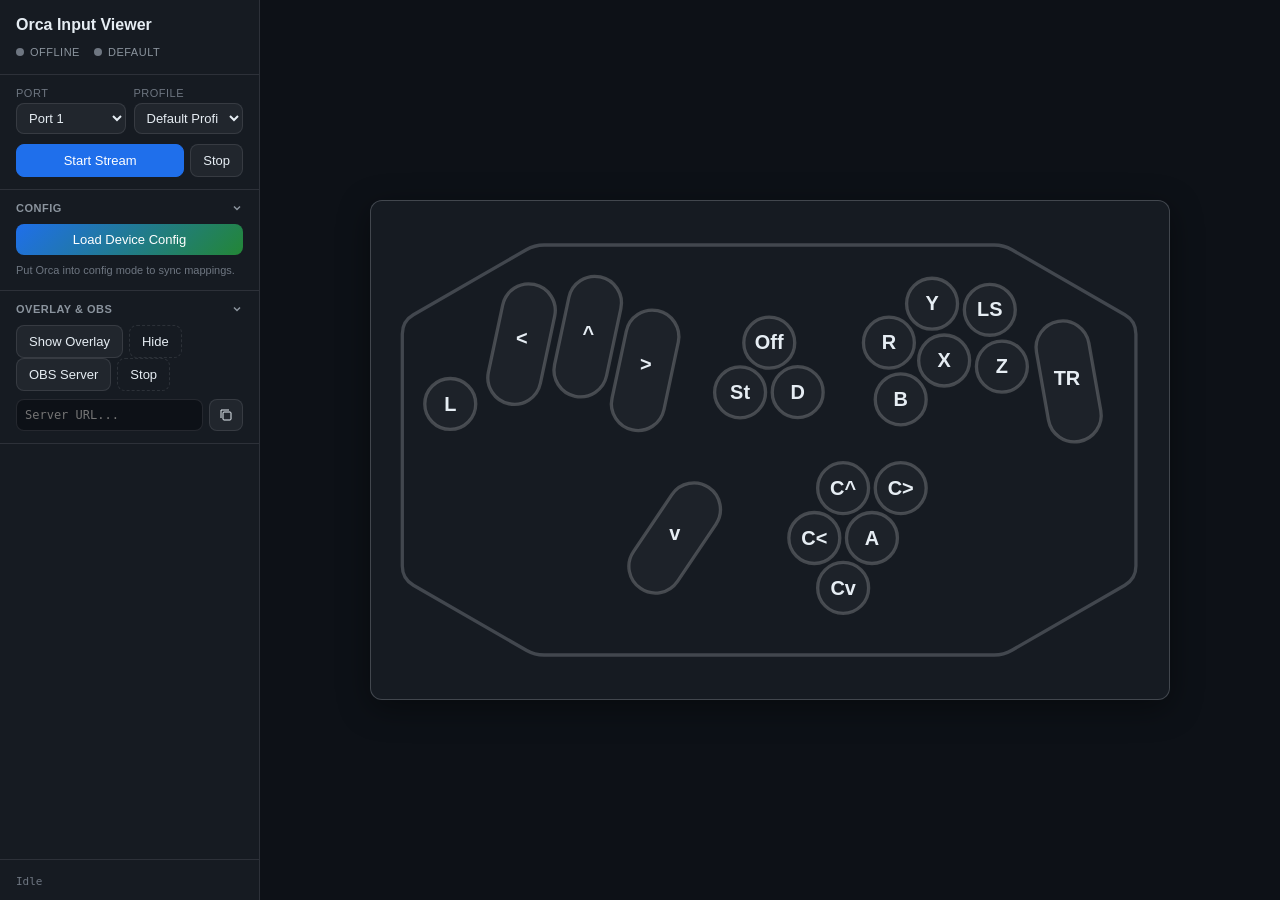
==== ui/index.html @ 87f9619d "Initial commit: Orca Input Viewer - Tauri v2 desktop app for GameCube adapter input visualization - " ====
<!doctype html>
<html lang="en">
  <head>
    <meta charset="utf-8" />
    <meta name="viewport" content="width=device-width, initial-scale=1" />
    <title>Orca Input Viewer</title>
    <link rel="stylesheet" href="styles.css" />
  </head>
  <body>
    <div class="app">
      <aside class="sidebar">
        <header class="sidebar-header">
          <h1>Orca Input Viewer</h1>
          <div class="status-badges">
            <span class="status-dot" id="adapterDot"></span>
            <span class="status-label" id="adapterStatus">Offline</span>
            <span class="status-dot config" id="configDot"></span>
            <span class="status-label" id="configStatus">Default</span>
          </div>
        </header>

        <section class="sidebar-section">
          <div class="section-row">
            <div class="inline-control">
              <label for="portSelect">Port</label>
              <select class="select-compact" id="portSelect"></select>
            </div>
            <div class="inline-control">
              <label for="profileSelect">Profile</label>
              <select class="select-compact" id="profileSelect"></select>
            </div>
          </div>
          <div class="button-row">
            <button class="btn primary" id="startStream">Start Stream</button>
            <button class="btn" id="stopStream">Stop</button>
          </div>
        </section>

        <section class="sidebar-section collapsible" data-section="config">
          <button class="section-toggle" type="button">
            <span>Config</span>
            <svg class="chevron" width="12" height="12" viewBox="0 0 12 12"><path d="M3 4.5L6 7.5L9 4.5" stroke="currentColor" stroke-width="1.5" fill="none"/></svg>
          </button>
          <div class="section-content">
            <button class="btn accent" id="loadConfig">Load Device Config</button>
            <p class="hint" id="loadHint">Put Orca into config mode to sync mappings.</p>
          </div>
        </section>

        <section class="sidebar-section collapsible" data-section="overlay">
          <button class="section-toggle" type="button">
            <span>Overlay & OBS</span>
            <svg class="chevron" width="12" height="12" viewBox="0 0 12 12"><path d="M3 4.5L6 7.5L9 4.5" stroke="currentColor" stroke-width="1.5" fill="none"/></svg>
          </button>
          <div class="section-content">
            <div class="button-row">
              <button class="btn" id="showOverlay">Show Overlay</button>
              <button class="btn ghost" id="hideOverlay">Hide</button>
            </div>
            <div class="obs-row">
              <button class="btn" id="startObs">OBS Server</button>
              <button class="btn ghost" id="stopObs">Stop</button>
            </div>
            <div class="url-row">
              <input class="url-input" id="obsUrl" type="text" readonly value="" placeholder="Server URL..." />
              <button class="btn icon" id="copyObs" title="Copy URL">
                <svg width="14" height="14" viewBox="0 0 14 14"><rect x="4" y="4" width="8" height="8" rx="1" stroke="currentColor" fill="none"/><path d="M2 10V2h8" stroke="currentColor" fill="none"/></svg>
              </button>
            </div>
          </div>
        </section>

        <footer class="sidebar-footer">
          <span class="frame-rate" id="frameRate">Idle</span>
        </footer>
      </aside>

      <main class="viewer">
        <div class="viewer-card">
          <svg id="orcaDiagram" class="viewer-svg" viewBox="-5 175 342 205" preserveAspectRatio="xMidYMid meet" aria-label="Orca input viewer"></svg>
        </div>
      </main>
    </div>

    <script type="module" src="main.js"></script>
  </body>
</html>
---- ui/styles.css ----
:root {
  --bg-base: #0d1117;
  --bg-surface: #161b22;
  --bg-elevated: #21262d;
  --border: rgba(240, 246, 252, 0.1);
  --border-strong: rgba(240, 246, 252, 0.2);
  --text: #e6edf3;
  --text-muted: #8b949e;
  --text-faint: #6e7681;
  --accent: #58a6ff;
  --accent-emphasis: #1f6feb;
  --success: #3fb950;
  --warning: #d29922;
  --danger: #f85149;
  --press-light: rgba(88, 166, 255, 0.4);
  --press-mid: rgba(88, 166, 255, 0.7);
  --press-full: #58a6ff;
  --radius: 8px;
  --radius-lg: 12px;
  --font: -apple-system, BlinkMacSystemFont, "Segoe UI", Roboto, Oxygen, Ubuntu, sans-serif;
}

* {
  box-sizing: border-box;
  margin: 0;
  padding: 0;
}

html, body {
  height: 100%;
  font-family: var(--font);
  font-size: 14px;
  color: var(--text);
  background: var(--bg-base);
  -webkit-font-smoothing: antialiased;
}

body.overlay {
  background: transparent;
}

/* Main Layout */
.app {
  display: grid;
  grid-template-columns: 260px 1fr;
  height: 100vh;
  overflow: hidden;
}

/* Sidebar */
.sidebar {
  display: flex;
  flex-direction: column;
  background: var(--bg-surface);
  border-right: 1px solid var(--border);
  overflow-y: auto;
}

.sidebar-header {
  padding: 16px;
  border-bottom: 1px solid var(--border);
}

.sidebar-header h1 {
  font-size: 16px;
  font-weight: 600;
  margin-bottom: 12px;
}

.status-badges {
  display: flex;
  align-items: center;
  gap: 6px;
  flex-wrap: wrap;
}

.status-dot {
  width: 8px;
  height: 8px;
  border-radius: 50%;
  background: var(--text-faint);
  transition: background 0.2s;
}

.status-dot.active {
  background: var(--success);
  box-shadow: 0 0 8px var(--success);
}

.status-dot.config {
  margin-left: 8px;
}

.status-dot.config.active {
  background: var(--accent);
  box-shadow: 0 0 8px var(--accent);
}

.status-label {
  font-size: 11px;
  color: var(--text-muted);
  text-transform: uppercase;
  letter-spacing: 0.5px;
}

/* Sidebar Sections */
.sidebar-section {
  padding: 12px 16px;
  border-bottom: 1px solid var(--border);
}

.section-row {
  display: flex;
  gap: 8px;
  margin-bottom: 10px;
}

.inline-control {
  flex: 1;
  display: flex;
  flex-direction: column;
  gap: 4px;
}

.inline-control label {
  font-size: 11px;
  color: var(--text-faint);
  text-transform: uppercase;
  letter-spacing: 0.5px;
}

.select-compact {
  background: var(--bg-elevated);
  border: 1px solid var(--border);
  border-radius: var(--radius);
  color: var(--text);
  padding: 6px 8px;
  font-size: 13px;
  cursor: pointer;
  width: 100%;
}

.select-compact:hover {
  border-color: var(--border-strong);
}

.select-compact:focus {
  outline: none;
  border-color: var(--accent);
}

.button-row, .obs-row {
  display: flex;
  gap: 6px;
}

.url-row {
  display: flex;
  gap: 6px;
  margin-top: 8px;
}

/* Buttons */
.btn {
  display: inline-flex;
  align-items: center;
  justify-content: center;
  gap: 6px;
  padding: 8px 12px;
  font-size: 13px;
  font-weight: 500;
  border: 1px solid var(--border);
  border-radius: var(--radius);
  background: var(--bg-elevated);
  color: var(--text);
  cursor: pointer;
  transition: all 0.15s ease;
  white-space: nowrap;
}

.btn:hover:not(:disabled) {
  background: var(--bg-surface);
  border-color: var(--border-strong);
}

.btn:active:not(:disabled) {
  transform: scale(0.98);
}

.btn:disabled {
  opacity: 0.5;
  cursor: not-allowed;
}

.btn.primary {
  flex: 1;
  background: var(--accent-emphasis);
  border-color: var(--accent-emphasis);
  color: #fff;
}

.btn.primary:hover:not(:disabled) {
  background: var(--accent);
  border-color: var(--accent);
}

.btn.accent {
  width: 100%;
  background: linear-gradient(135deg, var(--accent-emphasis), #238636);
  border: none;
  color: #fff;
}

.btn.accent:hover:not(:disabled) {
  filter: brightness(1.1);
}

.btn.ghost {
  background: transparent;
  border-style: dashed;
}

.btn.icon {
  padding: 8px;
  min-width: 34px;
}

/* Collapsible Sections */
.collapsible .section-toggle {
  display: flex;
  align-items: center;
  justify-content: space-between;
  width: 100%;
  padding: 0;
  margin-bottom: 10px;
  background: none;
  border: none;
  color: var(--text-muted);
  font-size: 11px;
  font-weight: 600;
  text-transform: uppercase;
  letter-spacing: 0.5px;
  cursor: pointer;
}

.collapsible .section-toggle:hover {
  color: var(--text);
}

.collapsible .chevron {
  transition: transform 0.2s;
}

.collapsible.collapsed .chevron {
  transform: rotate(-90deg);
}

.collapsible.collapsed .section-content {
  display: none;
}

.hint {
  font-size: 11px;
  color: var(--text-faint);
  margin-top: 8px;
  line-height: 1.4;
}

.url-input {
  flex: 1;
  background: var(--bg-base);
  border: 1px solid var(--border);
  border-radius: var(--radius);
  color: var(--text-muted);
  padding: 6px 8px;
  font-size: 12px;
  font-family: monospace;
}

/* Sidebar Footer */
.sidebar-footer {
  margin-top: auto;
  padding: 12px 16px;
  border-top: 1px solid var(--border);
}

.frame-rate {
  font-size: 11px;
  color: var(--text-faint);
  font-family: monospace;
}

.frame-rate.active {
  color: var(--success);
}

/* Main Viewer */
.viewer {
  display: flex;
  align-items: center;
  justify-content: center;
  padding: 24px;
  background: var(--bg-base);
  overflow: hidden;
}

.viewer-card {
  width: 100%;
  max-width: 800px;
  aspect-ratio: 16/10;
  background: var(--bg-surface);
  border: 1px solid var(--border-strong);
  border-radius: var(--radius-lg);
  display: flex;
  align-items: center;
  justify-content: center;
  padding: 20px;
  box-shadow: 0 8px 32px rgba(0, 0, 0, 0.4);
}

.viewer-svg {
  width: 100%;
  height: 100%;
  display: block;
}

/* SVG Nodes */
.keyline {
  fill: none;
  stroke: var(--border-strong);
  stroke-width: 1.5;
}

.circle-node,
.oblong-node {
  fill: rgba(255, 255, 255, 0.03);
  stroke: rgba(255, 255, 255, 0.2);
  stroke-width: 1.5;
  transition: fill 0.1s, stroke 0.1s, filter 0.1s;
}

.node-label {
  font-size: 9px;
  font-weight: 600;
  fill: var(--text);
  pointer-events: none;
  font-family: var(--font);
}

.node-value {
  font-size: 7px;
  fill: var(--text-muted);
  pointer-events: none;
  font-family: monospace;
}

.node-light .circle-node,
.node-light .oblong-node {
  fill: var(--press-light);
  stroke: var(--accent);
  filter: drop-shadow(0 0 6px var(--press-light));
}

.node-mid .circle-node,
.node-mid .oblong-node {
  fill: var(--press-mid);
  stroke: var(--accent);
  filter: drop-shadow(0 0 10px var(--press-mid));
}

.node-full .circle-node,
.node-full .oblong-node {
  fill: var(--press-full);
  stroke: #fff;
  filter: drop-shadow(0 0 12px var(--press-full));
}

/* Overlay Mode */
.overlay-root {
  width: 100vw;
  height: 100vh;
  display: flex;
  align-items: center;
  justify-content: center;
  padding: 12px;
}

.overlay-root .viewer-card {
  background: rgba(22, 27, 34, 0.85);
  border: 1px solid rgba(255, 255, 255, 0.1);
  max-width: none;
  width: 100%;
  height: 100%;
  aspect-ratio: auto;
}

/* Loading States */
.loading {
  position: relative;
}

.loading::after {
  content: "";
  position: absolute;
  inset: 0;
  background: rgba(13, 17, 23, 0.7);
  display: flex;
  align-items: center;
  justify-content: center;
}

/* Responsive */
@media (max-width: 768px) {
  .app {
    grid-template-columns: 1fr;
    grid-template-rows: auto 1fr;
  }

  .sidebar {
    border-right: none;
    border-bottom: 1px solid var(--border);
    max-height: 40vh;
  }

  .viewer {
    padding: 16px;
  }
}

/* Windows-specific scrollbar styling */
::-webkit-scrollbar {
  width: 8px;
}

::-webkit-scrollbar-track {
  background: var(--bg-base);
}

::-webkit-scrollbar-thumb {
  background: var(--bg-elevated);
  border-radius: 4px;
}

::-webkit-scrollbar-thumb:hover {
  background: var(--border-strong);
}
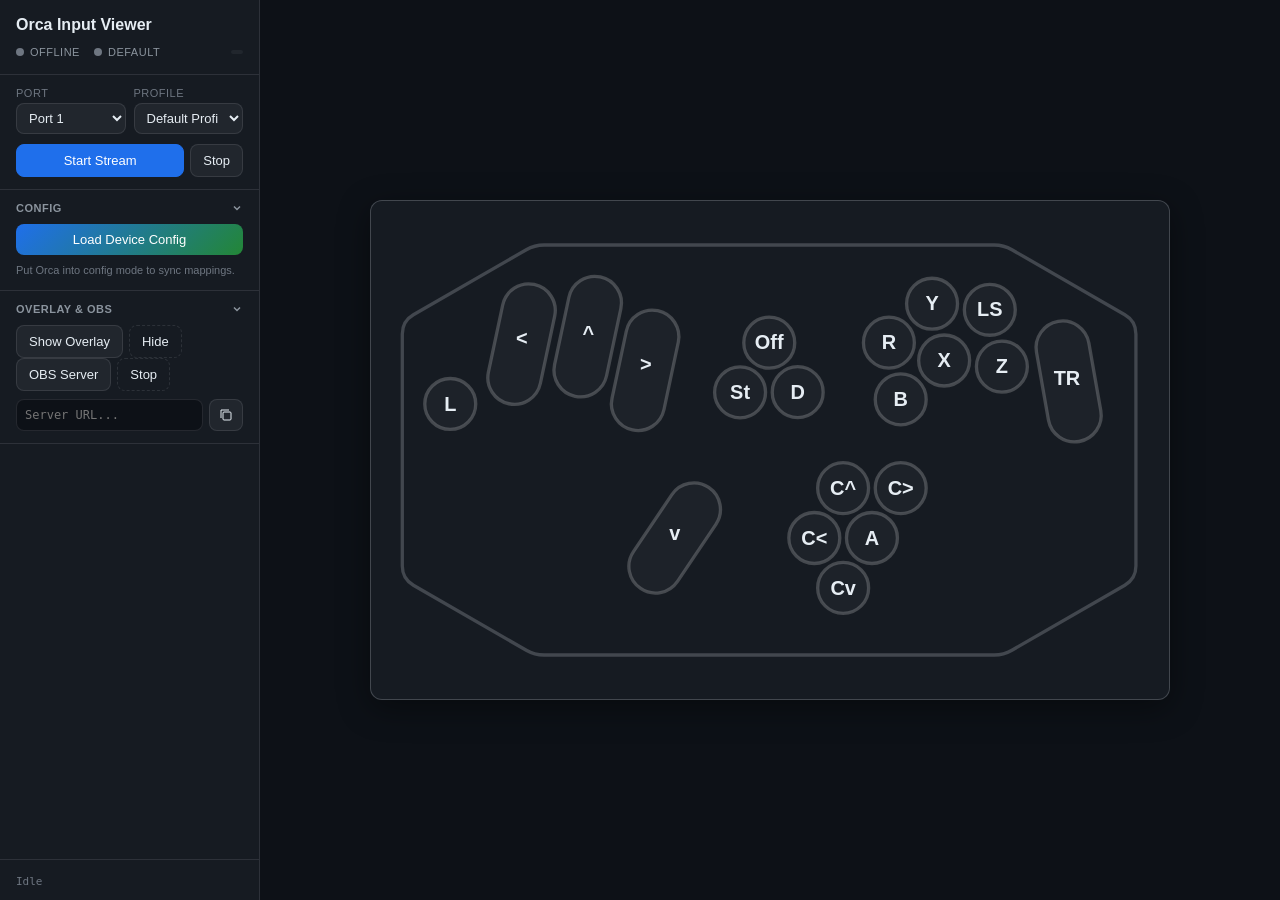
==== commit 215bf096: "feat: Add Dolphin memory reading for controller input, overlay window controls, and input mode displ" ====
--- a/ui/index.html
+++ b/ui/index.html
@@ -16,6 +16,7 @@
             <span class="status-label" id="adapterStatus">Offline</span>
             <span class="status-dot config" id="configDot"></span>
             <span class="status-label" id="configStatus">Default</span>
+            <span class="input-mode" id="inputMode"></span>
           </div>
         </header>
 
--- a/ui/styles.css
+++ b/ui/styles.css
@@ -103,6 +103,27 @@
   letter-spacing: 0.5px;
 }
 
+.input-mode {
+  font-size: 10px;
+  color: var(--text-faint);
+  background: var(--bg-elevated);
+  padding: 2px 6px;
+  border-radius: 4px;
+  margin-left: auto;
+  text-transform: uppercase;
+  letter-spacing: 0.5px;
+}
+
+.input-mode.usb {
+  color: var(--accent);
+  background: rgba(88, 166, 255, 0.15);
+}
+
+.input-mode.dolphin {
+  color: var(--success);
+  background: rgba(63, 185, 80, 0.15);
+}
+
 /* Sidebar Sections */
 .sidebar-section {
   padding: 12px 16px;
@@ -380,18 +401,91 @@
   width: 100vw;
   height: 100vh;
   display: flex;
-  align-items: center;
-  justify-content: center;
-  padding: 12px;
+  flex-direction: column;
+  padding: 0;
+}
+
+.overlay-titlebar {
+  display: flex;
+  align-items: center;
+  justify-content: space-between;
+  padding: 4px 8px;
+  background: rgba(22, 27, 34, 0.9);
+  border-bottom: 1px solid rgba(255, 255, 255, 0.1);
+  cursor: grab;
+  user-select: none;
+  -webkit-user-select: none;
+  flex-shrink: 0;
+}
+
+.overlay-titlebar:active {
+  cursor: grabbing;
+}
+
+.overlay-title {
+  font-size: 11px;
+  color: var(--text-muted);
+  font-weight: 500;
+}
+
+.overlay-controls {
+  display: flex;
+  gap: 4px;
+}
+
+.overlay-btn {
+  background: rgba(255, 255, 255, 0.1);
+  border: none;
+  color: var(--text-muted);
+  font-size: 10px;
+  padding: 2px 6px;
+  border-radius: 3px;
+  cursor: pointer;
+  transition: background 0.15s, color 0.15s;
+}
+
+.overlay-btn:hover {
+  background: rgba(255, 255, 255, 0.2);
+  color: var(--text-primary);
+}
+
+.overlay-btn.active {
+  background: var(--accent);
+  color: #fff;
+}
+
+.overlay-btn.close:hover {
+  background: #da3633;
+  color: #fff;
 }
 
 .overlay-root .viewer-card {
   background: rgba(22, 27, 34, 0.85);
   border: 1px solid rgba(255, 255, 255, 0.1);
+  border-top: none;
   max-width: none;
   width: 100%;
-  height: 100%;
+  flex: 1;
   aspect-ratio: auto;
+  border-radius: 0;
+}
+
+/* Chroma Key Mode - green screen for OBS */
+body.overlay.chroma-mode {
+  background: #00ff00 !important;
+}
+
+body.overlay.chroma-mode .overlay-root {
+  background: transparent;
+}
+
+body.overlay.chroma-mode .overlay-titlebar {
+  background: rgba(0, 0, 0, 0.8);
+}
+
+body.overlay.chroma-mode .overlay-root .viewer-card {
+  background: transparent;
+  border: none;
 }
 
 /* Loading States */
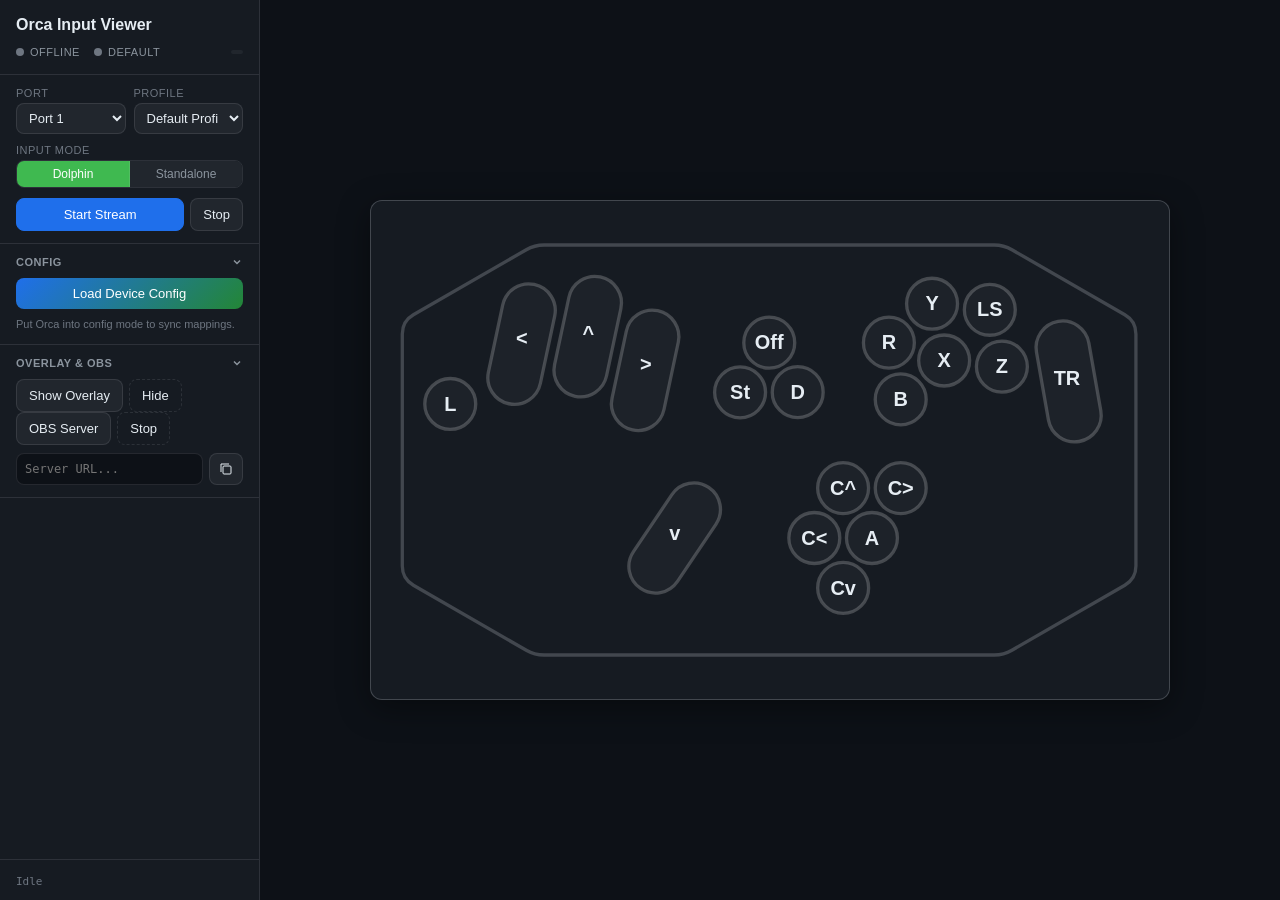
==== commit 9a50df65: "feat: Implement input mode selection in the UI and backend, allowing users to choose between Dolphin" ====
--- a/ui/index.html
+++ b/ui/index.html
@@ -29,6 +29,13 @@
             <div class="inline-control">
               <label for="profileSelect">Profile</label>
               <select class="select-compact" id="profileSelect"></select>
+            </div>
+          </div>
+          <div class="inline-control" style="margin-bottom: 10px;">
+            <label>Input Mode</label>
+            <div class="toggle-group">
+              <button class="toggle-btn" id="modeDolphin" data-mode="dolphin">Dolphin</button>
+              <button class="toggle-btn" id="modeStandalone" data-mode="usb">Standalone</button>
             </div>
           </div>
           <div class="button-row">
--- a/ui/styles.css
+++ b/ui/styles.css
@@ -175,6 +175,49 @@
   gap: 6px;
 }
 
+/* Toggle Group */
+.toggle-group {
+  display: flex;
+  gap: 0;
+  border-radius: var(--radius);
+  overflow: hidden;
+  border: 1px solid var(--border);
+}
+
+.toggle-btn {
+  flex: 1;
+  padding: 6px 10px;
+  font-size: 12px;
+  font-weight: 500;
+  background: var(--bg-elevated);
+  border: none;
+  color: var(--text-muted);
+  cursor: pointer;
+  transition: all 0.15s ease;
+}
+
+.toggle-btn:not(:last-child) {
+  border-right: 1px solid var(--border);
+}
+
+.toggle-btn:hover:not(.active) {
+  background: var(--bg-surface);
+  color: var(--text);
+}
+
+.toggle-btn.active {
+  background: var(--accent-emphasis);
+  color: #fff;
+}
+
+.toggle-btn.active[data-mode="dolphin"] {
+  background: var(--success);
+}
+
+.toggle-btn.active[data-mode="usb"] {
+  background: var(--accent-emphasis);
+}
+
 .url-row {
   display: flex;
   gap: 6px;
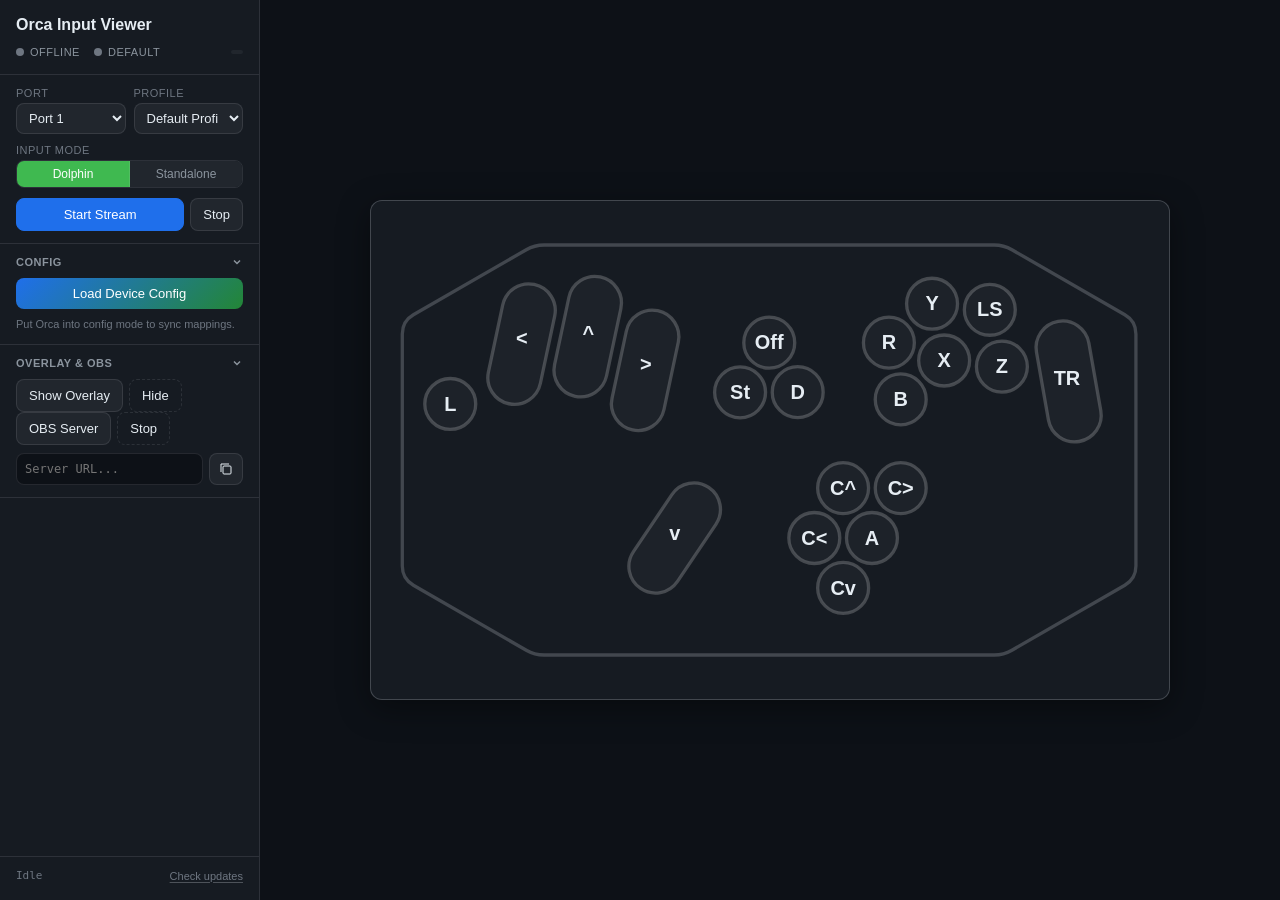
==== commit fce6808e: "feat: Implement GitHub Actions for Windows releases, integrate the updater plugin, and add an app ve" ====
--- a/ui/index.html
+++ b/ui/index.html
@@ -79,7 +79,11 @@
         </section>
 
         <footer class="sidebar-footer">
-          <span class="frame-rate" id="frameRate">Idle</span>
+          <div class="footer-row">
+            <span class="frame-rate" id="frameRate">Idle</span>
+            <button class="link-btn" id="checkUpdates" type="button">Check updates</button>
+          </div>
+          <span class="app-version" id="appVersion"></span>
         </footer>
       </aside>
 
@@ -90,6 +94,20 @@
       </main>
     </div>
 
+    <div class="modal hidden" id="updateModal" role="dialog" aria-modal="true" aria-labelledby="updateTitle">
+      <div class="modal-backdrop" id="updateBackdrop"></div>
+      <div class="modal-card">
+        <h2 class="modal-title" id="updateTitle">Update available</h2>
+        <p class="modal-subtitle" id="updateSubtitle"></p>
+        <pre class="modal-notes" id="updateNotes"></pre>
+        <div class="button-row">
+          <button class="btn" id="updateLater" type="button">Later</button>
+          <button class="btn primary" id="updateNow" type="button">Update & Restart</button>
+        </div>
+        <p class="hint" id="updateStatus"></p>
+      </div>
+    </div>
+
     <script type="module" src="main.js"></script>
   </body>
 </html>
--- a/ui/styles.css
+++ b/ui/styles.css
@@ -348,6 +348,13 @@
   border-top: 1px solid var(--border);
 }
 
+.footer-row {
+  display: flex;
+  align-items: center;
+  justify-content: space-between;
+  gap: 8px;
+}
+
 .frame-rate {
   font-size: 11px;
   color: var(--text-faint);
@@ -356,6 +363,31 @@
 
 .frame-rate.active {
   color: var(--success);
+}
+
+.link-btn {
+  background: transparent;
+  border: none;
+  padding: 0;
+  font-size: 11px;
+  color: var(--text-faint);
+  cursor: pointer;
+  text-decoration: underline;
+  text-decoration-color: rgba(240, 246, 252, 0.25);
+  text-underline-offset: 2px;
+}
+
+.link-btn:hover {
+  color: var(--text);
+  text-decoration-color: rgba(240, 246, 252, 0.5);
+}
+
+.app-version {
+  display: block;
+  margin-top: 6px;
+  font-size: 11px;
+  color: var(--text-faint);
+  font-family: monospace;
 }
 
 /* Main Viewer */
@@ -386,6 +418,67 @@
   width: 100%;
   height: 100%;
   display: block;
+}
+
+/* Modal */
+.modal {
+  position: fixed;
+  inset: 0;
+  display: flex;
+  align-items: center;
+  justify-content: center;
+  padding: 16px;
+  z-index: 9999;
+}
+
+.modal.hidden {
+  display: none;
+}
+
+.modal-backdrop {
+  position: absolute;
+  inset: 0;
+  background: rgba(0, 0, 0, 0.6);
+  backdrop-filter: blur(2px);
+}
+
+.modal-card {
+  position: relative;
+  width: min(720px, calc(100vw - 32px));
+  max-height: min(70vh, 640px);
+  overflow: hidden;
+  background: var(--bg-surface);
+  border: 1px solid var(--border-strong);
+  border-radius: var(--radius-lg);
+  box-shadow: 0 18px 48px rgba(0, 0, 0, 0.55);
+  padding: 16px;
+  display: flex;
+  flex-direction: column;
+  gap: 10px;
+}
+
+.modal-title {
+  font-size: 16px;
+  font-weight: 600;
+}
+
+.modal-subtitle {
+  font-size: 12px;
+  color: var(--text-muted);
+}
+
+.modal-notes {
+  flex: 1;
+  overflow: auto;
+  padding: 12px;
+  background: var(--bg-base);
+  border: 1px solid var(--border);
+  border-radius: var(--radius);
+  color: var(--text);
+  font-family: ui-monospace, SFMono-Regular, Menlo, Monaco, Consolas, monospace;
+  font-size: 12px;
+  line-height: 1.45;
+  white-space: pre-wrap;
 }
 
 /* SVG Nodes */
@@ -513,7 +606,22 @@
   border-radius: 0;
 }
 
-/* Chroma Key Mode - green screen for OBS */
+/* Browser Source Mode (OBS) - black background, no titlebar */
+body.overlay.browser-mode {
+  background: #000 !important;
+}
+
+body.overlay.browser-mode .overlay-titlebar {
+  display: none;
+}
+
+body.overlay.browser-mode .overlay-root .viewer-card {
+  background: transparent;
+  border: none;
+  border-radius: 0;
+}
+
+/* Chroma Key Mode - green screen for OBS (native overlay only) */
 body.overlay.chroma-mode {
   background: #00ff00 !important;
 }
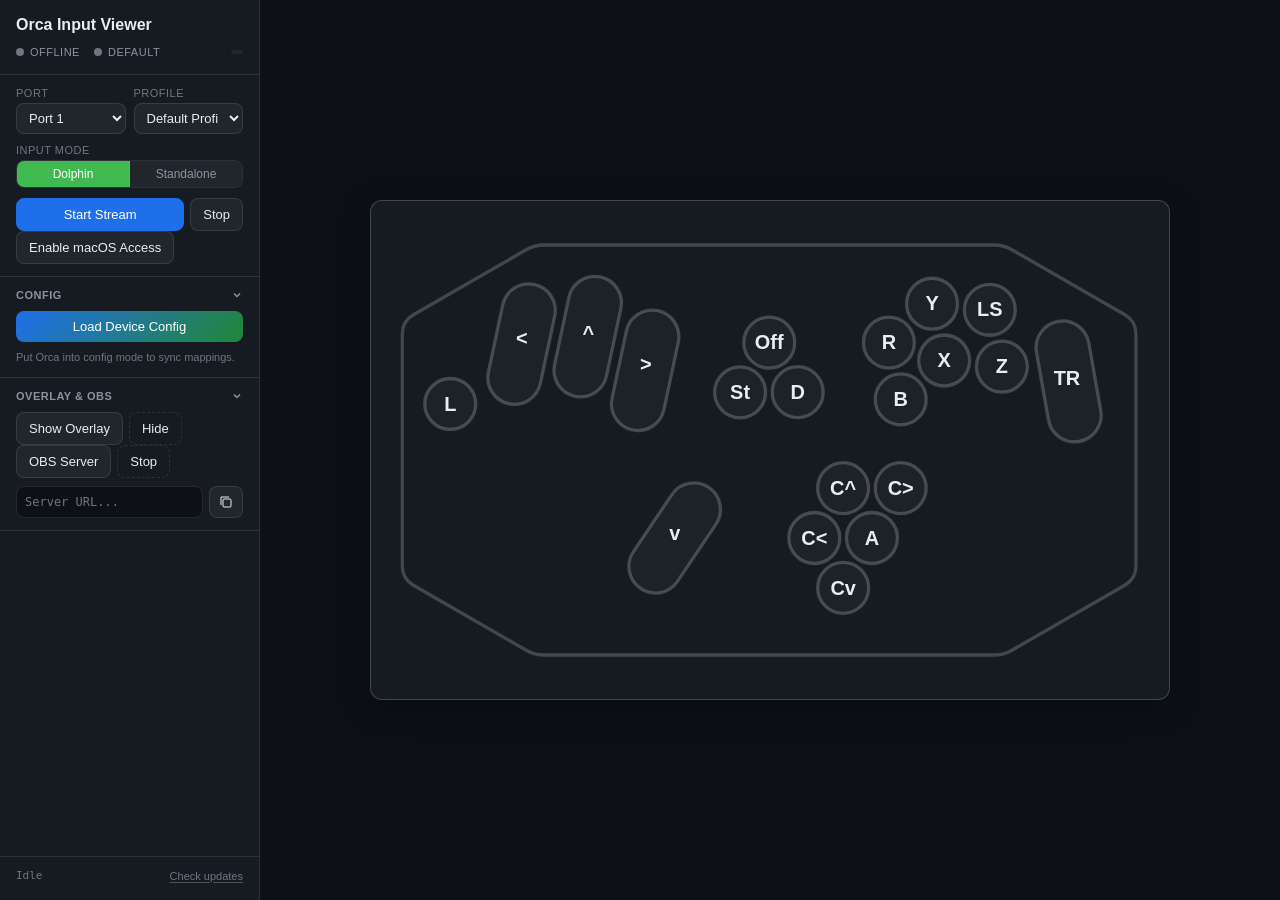
==== commit 83e09a71: "feat: make the input viewer work on macOS Dolphin mode was blocked by macOS code signing: task_for_p" ====
--- a/ui/index.html
+++ b/ui/index.html
@@ -41,6 +41,9 @@
           <div class="button-row">
             <button class="btn primary" id="startStream">Start Stream</button>
             <button class="btn" id="stopStream">Stop</button>
+          </div>
+          <div class="button-row hidden" id="macAccessRow">
+            <button class="btn" id="enableMacAccess" type="button">Enable macOS Access</button>
           </div>
         </section>
 
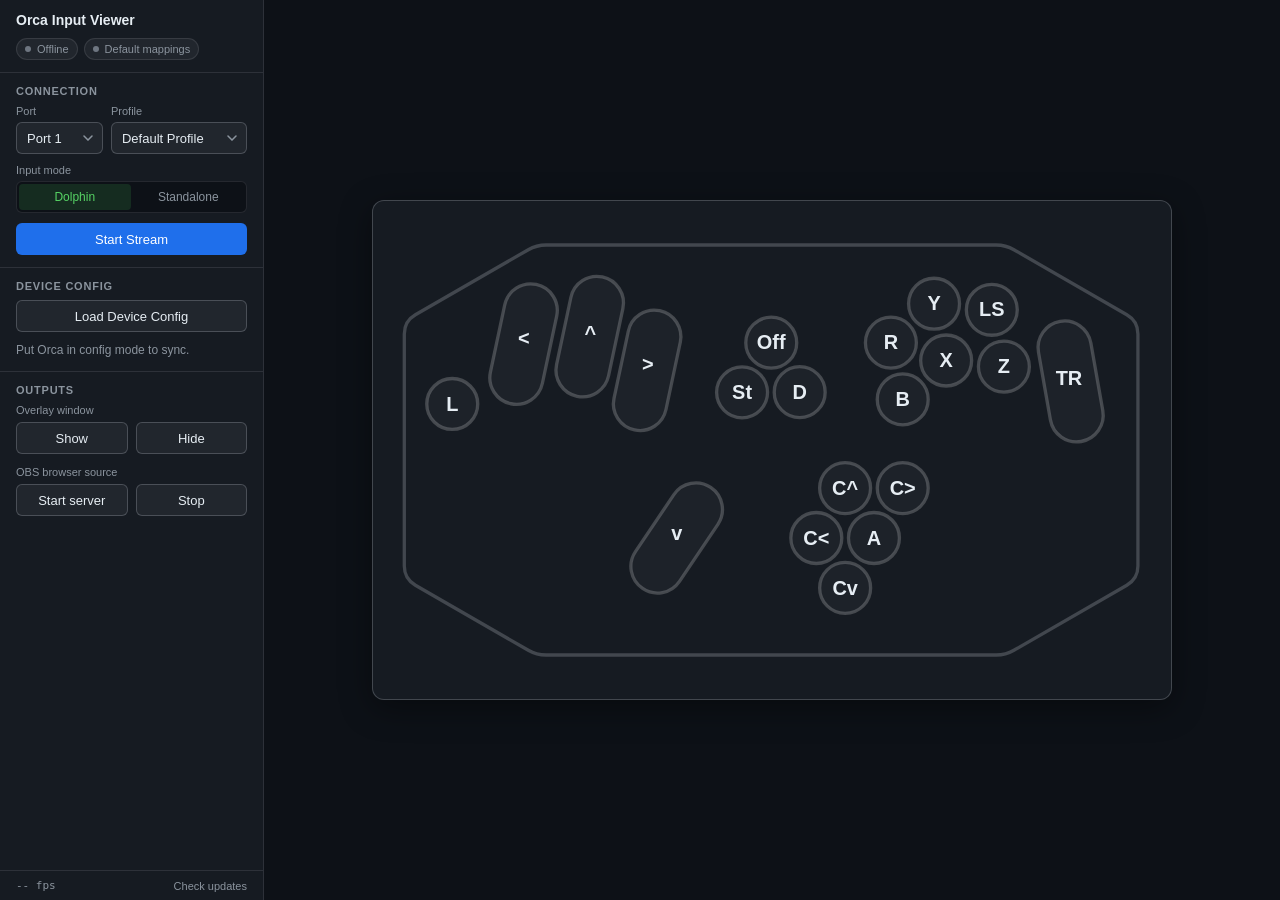
==== commit 25378946: "feat: redesign the sidebar as labeled panels Replace the unlabeled control grab-bag and the two coll" ====
--- a/ui/index.html
+++ b/ui/index.html
@@ -9,84 +9,90 @@
   <body>
     <div class="app">
       <aside class="sidebar">
-        <header class="sidebar-header">
-          <h1>Orca Input Viewer</h1>
-          <div class="status-badges">
-            <span class="status-dot" id="adapterDot"></span>
-            <span class="status-label" id="adapterStatus">Offline</span>
-            <span class="status-dot config" id="configDot"></span>
-            <span class="status-label" id="configStatus">Default</span>
-            <span class="input-mode" id="inputMode"></span>
+        <header class="app-header">
+          <div class="app-title">
+            <h1>Orca Input Viewer</h1>
+            <span class="app-version" id="appVersion"></span>
+          </div>
+          <div class="status-row">
+            <span class="status-chip" id="adapterChip" data-state="offline" title="Adapter not connected">
+              <span class="status-dot" id="adapterDot"></span>
+              <span id="adapterStatus">Offline</span>
+            </span>
+            <span class="status-chip" id="configChip" data-state="default" title="Using built-in default mappings">
+              <span class="status-dot" id="configDot"></span>
+              <span id="configStatus">Default mappings</span>
+            </span>
+            <span class="status-chip mode hidden" id="inputMode"></span>
           </div>
         </header>
 
-        <section class="sidebar-section">
-          <div class="section-row">
-            <div class="inline-control">
-              <label for="portSelect">Port</label>
-              <select class="select-compact" id="portSelect"></select>
+        <div class="sidebar-body">
+          <section class="panel">
+            <h2 class="panel-title">Connection</h2>
+
+            <div class="field-row">
+              <label class="field">
+                <span class="field-label">Port</span>
+                <select class="select" id="portSelect"></select>
+              </label>
+              <label class="field">
+                <span class="field-label">Profile</span>
+                <select class="select" id="profileSelect"></select>
+              </label>
             </div>
-            <div class="inline-control">
-              <label for="profileSelect">Profile</label>
-              <select class="select-compact" id="profileSelect"></select>
+
+            <div class="field">
+              <span class="field-label" id="inputModeLabel">Input mode</span>
+              <div class="segmented" role="group" aria-labelledby="inputModeLabel">
+                <button class="seg-btn" id="modeDolphin" data-mode="dolphin" type="button" aria-pressed="true">Dolphin</button>
+                <button class="seg-btn" id="modeStandalone" data-mode="usb" type="button" aria-pressed="false">Standalone</button>
+              </div>
             </div>
-          </div>
-          <div class="inline-control" style="margin-bottom: 10px;">
-            <label>Input Mode</label>
-            <div class="toggle-group">
-              <button class="toggle-btn" id="modeDolphin" data-mode="dolphin">Dolphin</button>
-              <button class="toggle-btn" id="modeStandalone" data-mode="usb">Standalone</button>
+
+            <button class="btn primary block" id="streamButton" type="button">Start Stream</button>
+            <p class="notice hidden" id="connectionNotice" role="status" aria-live="polite"></p>
+            <button class="btn block hidden" id="enableMacAccess" type="button">Enable macOS Access</button>
+          </section>
+
+          <section class="panel">
+            <h2 class="panel-title">Device config</h2>
+            <button class="btn block" id="loadConfig" type="button">Load Device Config</button>
+            <p class="notice" id="configNotice" role="status" aria-live="polite">Put Orca in config mode to sync.</p>
+          </section>
+
+          <section class="panel">
+            <h2 class="panel-title">Outputs</h2>
+
+            <div class="group">
+              <span class="field-label">Overlay window</span>
+              <div class="button-pair">
+                <button class="btn" id="showOverlay" type="button">Show</button>
+                <button class="btn" id="hideOverlay" type="button">Hide</button>
+              </div>
             </div>
-          </div>
-          <div class="button-row">
-            <button class="btn primary" id="startStream">Start Stream</button>
-            <button class="btn" id="stopStream">Stop</button>
-          </div>
-          <div class="button-row hidden" id="macAccessRow">
-            <button class="btn" id="enableMacAccess" type="button">Enable macOS Access</button>
-          </div>
-        </section>
 
-        <section class="sidebar-section collapsible" data-section="config">
-          <button class="section-toggle" type="button">
-            <span>Config</span>
-            <svg class="chevron" width="12" height="12" viewBox="0 0 12 12"><path d="M3 4.5L6 7.5L9 4.5" stroke="currentColor" stroke-width="1.5" fill="none"/></svg>
-          </button>
-          <div class="section-content">
-            <button class="btn accent" id="loadConfig">Load Device Config</button>
-            <p class="hint" id="loadHint">Put Orca into config mode to sync mappings.</p>
-          </div>
-        </section>
+            <div class="group">
+              <span class="field-label">OBS browser source</span>
+              <div class="button-pair">
+                <button class="btn" id="startObs" type="button">Start server</button>
+                <button class="btn" id="stopObs" type="button">Stop</button>
+              </div>
+              <div class="url-row hidden" id="obsUrlRow">
+                <input class="url-input" id="obsUrl" type="text" readonly value="" placeholder="Server URL" />
+                <button class="btn icon" id="copyObs" type="button" title="Copy URL" aria-label="Copy URL">
+                  <svg width="14" height="14" viewBox="0 0 14 14" aria-hidden="true"><rect x="4.5" y="4.5" width="8" height="8" rx="1.5" stroke="currentColor" fill="none"/><path d="M2.5 10V2.5H10" stroke="currentColor" fill="none"/></svg>
+                </button>
+              </div>
+            </div>
 
-        <section class="sidebar-section collapsible" data-section="overlay">
-          <button class="section-toggle" type="button">
-            <span>Overlay & OBS</span>
-            <svg class="chevron" width="12" height="12" viewBox="0 0 12 12"><path d="M3 4.5L6 7.5L9 4.5" stroke="currentColor" stroke-width="1.5" fill="none"/></svg>
-          </button>
-          <div class="section-content">
-            <div class="button-row">
-              <button class="btn" id="showOverlay">Show Overlay</button>
-              <button class="btn ghost" id="hideOverlay">Hide</button>
-            </div>
-            <div class="obs-row">
-              <button class="btn" id="startObs">OBS Server</button>
-              <button class="btn ghost" id="stopObs">Stop</button>
-            </div>
-            <div class="url-row">
-              <input class="url-input" id="obsUrl" type="text" readonly value="" placeholder="Server URL..." />
-              <button class="btn icon" id="copyObs" title="Copy URL">
-                <svg width="14" height="14" viewBox="0 0 14 14"><rect x="4" y="4" width="8" height="8" rx="1" stroke="currentColor" fill="none"/><path d="M2 10V2h8" stroke="currentColor" fill="none"/></svg>
-              </button>
-            </div>
-          </div>
-        </section>
+            <p class="notice hidden" id="outputsNotice" role="status" aria-live="polite"></p>
+          </section>
+        </div>
 
-        <footer class="sidebar-footer">
-          <div class="footer-row">
-            <span class="frame-rate" id="frameRate">Idle</span>
-            <button class="link-btn" id="checkUpdates" type="button">Check updates</button>
-          </div>
-          <span class="app-version" id="appVersion"></span>
+        <footer class="app-footer">
+          <span class="frame-rate" id="frameRate">-- fps</span>
+          <button class="link-btn" id="checkUpdates" type="button" title="Check for updates">Check updates</button>
         </footer>
       </aside>
 
--- a/ui/styles.css
+++ b/ui/styles.css
@@ -2,6 +2,7 @@
   --bg-base: #0d1117;
   --bg-surface: #161b22;
   --bg-elevated: #21262d;
+  --bg-hover: #2b3138;
   --border: rgba(240, 246, 252, 0.1);
   --border-strong: rgba(240, 246, 252, 0.2);
   --text: #e6edf3;
@@ -10,14 +11,17 @@
   --accent: #58a6ff;
   --accent-emphasis: #1f6feb;
   --success: #3fb950;
+  --success-text: #56d364;
   --warning: #d29922;
   --danger: #f85149;
   --press-light: rgba(88, 166, 255, 0.4);
   --press-mid: rgba(88, 166, 255, 0.7);
   --press-full: #58a6ff;
+  --radius-sm: 6px;
   --radius: 8px;
   --radius-lg: 12px;
   --font: -apple-system, BlinkMacSystemFont, "Segoe UI", Roboto, Oxygen, Ubuntu, sans-serif;
+  --mono: ui-monospace, SFMono-Regular, Menlo, Monaco, Consolas, monospace;
 }
 
 * {
@@ -39,189 +43,254 @@
   background: transparent;
 }
 
+.hidden {
+  display: none !important;
+}
+
 /* Main Layout */
 .app {
   display: grid;
-  grid-template-columns: 260px 1fr;
+  grid-template-columns: 264px 1fr;
   height: 100vh;
   overflow: hidden;
 }
 
-/* Sidebar */
+/* ---------- Sidebar ---------- */
 .sidebar {
   display: flex;
   flex-direction: column;
+  min-height: 0;
   background: var(--bg-surface);
   border-right: 1px solid var(--border);
-  overflow-y: auto;
-}
-
-.sidebar-header {
-  padding: 16px;
+}
+
+.app-header {
+  flex-shrink: 0;
+  padding: 12px 16px;
   border-bottom: 1px solid var(--border);
 }
 
-.sidebar-header h1 {
-  font-size: 16px;
+.app-title {
+  display: flex;
+  align-items: baseline;
+  justify-content: space-between;
+  gap: 8px;
+}
+
+.app-title h1 {
+  font-size: 14px;
   font-weight: 600;
-  margin-bottom: 12px;
-}
-
-.status-badges {
-  display: flex;
+}
+
+.app-version {
+  font-size: 11px;
+  color: var(--text-muted);
+  font-variant-numeric: tabular-nums;
+}
+
+/* Status chips */
+.status-row {
+  display: flex;
+  flex-wrap: wrap;
+  gap: 6px;
+  margin-top: 10px;
+}
+
+.status-chip {
+  display: inline-flex;
   align-items: center;
   gap: 6px;
-  flex-wrap: wrap;
+  height: 22px;
+  padding: 0 8px;
+  background: var(--bg-elevated);
+  border: 1px solid var(--border);
+  border-radius: 999px;
+  font-size: 11px;
+  color: var(--text-muted);
+  white-space: nowrap;
+}
+
+.status-chip.mode {
+  font-weight: 500;
+}
+
+.status-chip[data-state="waiting"] {
+  color: var(--warning);
+  border-color: rgba(210, 153, 34, 0.45);
+}
+
+.status-chip[data-state="connected"],
+.status-chip[data-state="live"],
+.status-chip[data-state="dolphin"] {
+  color: var(--success-text);
+  border-color: rgba(63, 185, 80, 0.45);
+}
+
+.status-chip[data-state="loaded"],
+.status-chip[data-state="usb"] {
+  color: var(--accent);
+  border-color: rgba(88, 166, 255, 0.45);
 }
 
 .status-dot {
-  width: 8px;
-  height: 8px;
+  width: 6px;
+  height: 6px;
   border-radius: 50%;
   background: var(--text-faint);
-  transition: background 0.2s;
-}
-
-.status-dot.active {
+  transition: background 0.2s, box-shadow 0.2s;
+}
+
+.status-chip[data-state="waiting"] .status-dot {
+  background: var(--warning);
+}
+
+.status-chip[data-state="connected"] .status-dot {
   background: var(--success);
-  box-shadow: 0 0 8px var(--success);
-}
-
-.status-dot.config {
-  margin-left: 8px;
-}
-
-.status-dot.config.active {
+}
+
+.status-chip[data-state="live"] .status-dot {
+  background: var(--success);
+  box-shadow: 0 0 0 3px rgba(63, 185, 80, 0.18);
+  animation: pulse 1.6s ease-in-out infinite;
+}
+
+.status-chip[data-state="loaded"] .status-dot,
+.status-chip[data-state="usb"] .status-dot {
   background: var(--accent);
-  box-shadow: 0 0 8px var(--accent);
-}
-
-.status-label {
-  font-size: 11px;
-  color: var(--text-muted);
+}
+
+.status-chip[data-state="dolphin"] .status-dot {
+  background: var(--success);
+}
+
+@keyframes pulse {
+  0%, 100% { opacity: 1; }
+  50% { opacity: 0.35; }
+}
+
+/* Panels */
+.sidebar-body {
+  flex: 1;
+  min-height: 0;
+  overflow-y: auto;
+}
+
+.panel {
+  padding: 12px 16px;
+}
+
+.panel + .panel {
+  border-top: 1px solid var(--border);
+}
+
+.panel-title {
+  margin-bottom: 8px;
+  font-size: 11px;
+  font-weight: 600;
   text-transform: uppercase;
-  letter-spacing: 0.5px;
-}
-
-.input-mode {
-  font-size: 10px;
-  color: var(--text-faint);
-  background: var(--bg-elevated);
-  padding: 2px 6px;
-  border-radius: 4px;
-  margin-left: auto;
-  text-transform: uppercase;
-  letter-spacing: 0.5px;
-}
-
-.input-mode.usb {
-  color: var(--accent);
-  background: rgba(88, 166, 255, 0.15);
-}
-
-.input-mode.dolphin {
-  color: var(--success);
-  background: rgba(63, 185, 80, 0.15);
-}
-
-/* Sidebar Sections */
-.sidebar-section {
-  padding: 12px 16px;
-  border-bottom: 1px solid var(--border);
-}
-
-.section-row {
-  display: flex;
+  letter-spacing: 0.07em;
+  color: var(--text-muted);
+}
+
+.field-row {
+  display: grid;
+  grid-template-columns: 0.78fr 1.22fr;
   gap: 8px;
   margin-bottom: 10px;
 }
 
-.inline-control {
-  flex: 1;
+.field {
   display: flex;
   flex-direction: column;
-  gap: 4px;
-}
-
-.inline-control label {
-  font-size: 11px;
-  color: var(--text-faint);
-  text-transform: uppercase;
-  letter-spacing: 0.5px;
-}
-
-.select-compact {
-  background: var(--bg-elevated);
-  border: 1px solid var(--border);
-  border-radius: var(--radius);
-  color: var(--text);
-  padding: 6px 8px;
+  gap: 5px;
+  min-width: 0;
+  margin-bottom: 10px;
+}
+
+.field-row .field {
+  margin-bottom: 0;
+}
+
+.field-label {
+  font-size: 11px;
+  font-weight: 500;
+  color: var(--text-muted);
+}
+
+.select {
+  appearance: none;
+  width: 100%;
+  height: 32px;
+  padding: 0 26px 0 10px;
+  background-color: var(--bg-elevated);
+  background-image: url('data:image/svg+xml;utf8,<svg xmlns="http://www.w3.org/2000/svg" width="10" height="6" viewBox="0 0 10 6"><path d="M1 1l4 4 4-4" fill="none" stroke="%238b949e" stroke-width="1.5" stroke-linecap="round"/></svg>');
+  background-repeat: no-repeat;
+  background-position: right 9px center;
+  border: 1px solid var(--border-strong);
+  border-radius: var(--radius-sm);
+  color: var(--text);
+  font: inherit;
   font-size: 13px;
   cursor: pointer;
-  width: 100%;
-}
-
-.select-compact:hover {
-  border-color: var(--border-strong);
-}
-
-.select-compact:focus {
-  outline: none;
-  border-color: var(--accent);
-}
-
-.button-row, .obs-row {
-  display: flex;
-  gap: 6px;
-}
-
-/* Toggle Group */
-.toggle-group {
-  display: flex;
-  gap: 0;
-  border-radius: var(--radius);
-  overflow: hidden;
+  transition: border-color 0.15s, background-color 0.15s;
+}
+
+.select:hover:not(:disabled) {
+  background-color: var(--bg-hover);
+}
+
+.select:disabled {
+  opacity: 0.5;
+  cursor: not-allowed;
+}
+
+/* Segmented control */
+.segmented {
+  display: grid;
+  grid-template-columns: 1fr 1fr;
+  gap: 2px;
+  padding: 2px;
+  background: var(--bg-base);
   border: 1px solid var(--border);
-}
-
-.toggle-btn {
-  flex: 1;
-  padding: 6px 10px;
+  border-radius: var(--radius-sm);
+}
+
+.seg-btn {
+  height: 26px;
+  border: 0;
+  border-radius: 4px;
+  background: transparent;
+  color: var(--text-muted);
+  font: inherit;
   font-size: 12px;
   font-weight: 500;
+  cursor: pointer;
+  transition: background 0.15s, color 0.15s;
+}
+
+.seg-btn:hover:not(.active):not(:disabled) {
+  background: rgba(240, 246, 252, 0.06);
+  color: var(--text);
+}
+
+.seg-btn.active {
+  color: var(--text);
   background: var(--bg-elevated);
-  border: none;
-  color: var(--text-muted);
-  cursor: pointer;
-  transition: all 0.15s ease;
-}
-
-.toggle-btn:not(:last-child) {
-  border-right: 1px solid var(--border);
-}
-
-.toggle-btn:hover:not(.active) {
-  background: var(--bg-surface);
-  color: var(--text);
-}
-
-.toggle-btn.active {
-  background: var(--accent-emphasis);
-  color: #fff;
-}
-
-.toggle-btn.active[data-mode="dolphin"] {
-  background: var(--success);
-}
-
-.toggle-btn.active[data-mode="usb"] {
-  background: var(--accent-emphasis);
-}
-
-.url-row {
-  display: flex;
-  gap: 6px;
-  margin-top: 8px;
+}
+
+.seg-btn.active[data-mode="dolphin"] {
+  color: var(--success-text);
+  background: rgba(63, 185, 80, 0.16);
+}
+
+.seg-btn.active[data-mode="usb"] {
+  color: var(--accent);
+  background: rgba(88, 166, 255, 0.16);
+}
+
+.seg-btn:disabled {
+  cursor: not-allowed;
+  opacity: 0.55;
 }
 
 /* Buttons */
@@ -230,164 +299,191 @@
   align-items: center;
   justify-content: center;
   gap: 6px;
-  padding: 8px 12px;
+  height: 32px;
+  padding: 0 12px;
+  border: 1px solid var(--border-strong);
+  border-radius: var(--radius-sm);
+  background: var(--bg-elevated);
+  color: var(--text);
+  font: inherit;
   font-size: 13px;
   font-weight: 500;
-  border: 1px solid var(--border);
-  border-radius: var(--radius);
-  background: var(--bg-elevated);
-  color: var(--text);
+  white-space: nowrap;
   cursor: pointer;
-  transition: all 0.15s ease;
-  white-space: nowrap;
+  transition: background 0.15s, border-color 0.15s, color 0.15s;
 }
 
 .btn:hover:not(:disabled) {
-  background: var(--bg-surface);
-  border-color: var(--border-strong);
+  background: var(--bg-hover);
 }
 
 .btn:active:not(:disabled) {
-  transform: scale(0.98);
+  transform: translateY(1px);
 }
 
 .btn:disabled {
-  opacity: 0.5;
+  opacity: 0.45;
   cursor: not-allowed;
+}
+
+.btn.block {
+  width: 100%;
 }
 
 .btn.primary {
   flex: 1;
   background: var(--accent-emphasis);
-  border-color: var(--accent-emphasis);
+  border-color: transparent;
   color: #fff;
 }
 
 .btn.primary:hover:not(:disabled) {
   background: var(--accent);
-  border-color: var(--accent);
-}
-
-.btn.accent {
-  width: 100%;
-  background: linear-gradient(135deg, var(--accent-emphasis), #238636);
-  border: none;
-  color: #fff;
-}
-
-.btn.accent:hover:not(:disabled) {
-  filter: brightness(1.1);
-}
-
-.btn.ghost {
-  background: transparent;
-  border-style: dashed;
+}
+
+.btn.live {
+  color: var(--text);
+  background: var(--bg-elevated);
+  border-color: rgba(63, 185, 80, 0.5);
+}
+
+.btn.live:hover:not(:disabled) {
+  background: var(--bg-hover);
+}
+
+.btn.live::before {
+  content: "";
+  width: 7px;
+  height: 7px;
+  border-radius: 50%;
+  background: var(--success);
+  animation: pulse 1.6s ease-in-out infinite;
 }
 
 .btn.icon {
-  padding: 8px;
-  min-width: 34px;
-}
-
-/* Collapsible Sections */
-.collapsible .section-toggle {
-  display: flex;
-  align-items: center;
-  justify-content: space-between;
-  width: 100%;
+  width: 32px;
   padding: 0;
-  margin-bottom: 10px;
-  background: none;
-  border: none;
-  color: var(--text-muted);
-  font-size: 11px;
-  font-weight: 600;
-  text-transform: uppercase;
-  letter-spacing: 0.5px;
-  cursor: pointer;
-}
-
-.collapsible .section-toggle:hover {
-  color: var(--text);
-}
-
-.collapsible .chevron {
-  transition: transform 0.2s;
-}
-
-.collapsible.collapsed .chevron {
-  transform: rotate(-90deg);
-}
-
-.collapsible.collapsed .section-content {
-  display: none;
-}
-
-.hint {
-  font-size: 11px;
-  color: var(--text-faint);
+  flex-shrink: 0;
+}
+
+.button-row,
+.button-pair {
+  display: flex;
+  gap: 8px;
+}
+
+.button-pair > .btn {
+  flex: 1;
+}
+
+.group + .group {
+  margin-top: 12px;
+}
+
+.group > .field-label {
+  display: block;
+  margin-bottom: 6px;
+}
+
+.url-row {
+  display: flex;
+  gap: 6px;
   margin-top: 8px;
-  line-height: 1.4;
 }
 
 .url-input {
   flex: 1;
+  min-width: 0;
+  height: 32px;
+  padding: 0 10px;
   background: var(--bg-base);
   border: 1px solid var(--border);
-  border-radius: var(--radius);
-  color: var(--text-muted);
-  padding: 6px 8px;
+  border-radius: var(--radius-sm);
+  color: var(--text-muted);
+  font-family: var(--mono);
+  font-size: 11px;
+}
+
+/* Notices */
+.notice {
+  margin-top: 10px;
   font-size: 12px;
-  font-family: monospace;
+  line-height: 1.45;
+  color: var(--text-muted);
+  overflow-wrap: anywhere;
+}
+
+.notice[data-tone="info"] {
+  color: var(--accent);
+}
+
+.notice[data-tone="success"] {
+  color: var(--success-text);
+}
+
+.notice[data-tone="error"] {
+  color: var(--danger);
+}
+
+.hint {
+  margin-top: 8px;
+  font-size: 11px;
+  line-height: 1.4;
+  color: var(--text-faint);
 }
 
 /* Sidebar Footer */
-.sidebar-footer {
-  margin-top: auto;
-  padding: 12px 16px;
-  border-top: 1px solid var(--border);
-}
-
-.footer-row {
+.app-footer {
+  flex-shrink: 0;
   display: flex;
   align-items: center;
   justify-content: space-between;
   gap: 8px;
+  padding: 8px 16px;
+  border-top: 1px solid var(--border);
 }
 
 .frame-rate {
-  font-size: 11px;
-  color: var(--text-faint);
-  font-family: monospace;
+  font-family: var(--mono);
+  font-size: 11px;
+  color: var(--text-muted);
 }
 
 .frame-rate.active {
-  color: var(--success);
+  color: var(--success-text);
 }
 
 .link-btn {
-  background: transparent;
-  border: none;
-  padding: 0;
-  font-size: 11px;
-  color: var(--text-faint);
+  border: 0;
+  border-radius: 4px;
+  background: none;
+  color: var(--text-muted);
+  font: inherit;
+  font-size: 11px;
   cursor: pointer;
+  transition: color 0.15s;
+}
+
+.link-btn:hover {
+  color: var(--text);
   text-decoration: underline;
-  text-decoration-color: rgba(240, 246, 252, 0.25);
-  text-underline-offset: 2px;
-}
-
-.link-btn:hover {
-  color: var(--text);
-  text-decoration-color: rgba(240, 246, 252, 0.5);
-}
-
-.app-version {
-  display: block;
-  margin-top: 6px;
-  font-size: 11px;
-  color: var(--text-faint);
-  font-family: monospace;
+}
+
+/* Focus */
+.btn:focus-visible,
+.seg-btn:focus-visible,
+.select:focus-visible,
+.url-input:focus-visible,
+.link-btn:focus-visible {
+  outline: 2px solid var(--accent);
+  outline-offset: 1px;
+}
+
+@media (prefers-reduced-motion: reduce) {
+  * {
+    animation-duration: 0.001ms !important;
+    transition-duration: 0.001ms !important;
+  }
 }
 
 /* Main Viewer */
@@ -429,10 +525,6 @@
   justify-content: center;
   padding: 16px;
   z-index: 9999;
-}
-
-.modal.hidden {
-  display: none;
 }
 
 .modal-backdrop {
@@ -475,7 +567,7 @@
   border: 1px solid var(--border);
   border-radius: var(--radius);
   color: var(--text);
-  font-family: ui-monospace, SFMono-Regular, Menlo, Monaco, Consolas, monospace;
+  font-family: var(--mono);
   font-size: 12px;
   line-height: 1.45;
   white-space: pre-wrap;
@@ -502,13 +594,6 @@
   fill: var(--text);
   pointer-events: none;
   font-family: var(--font);
-}
-
-.node-value {
-  font-size: 7px;
-  fill: var(--text-muted);
-  pointer-events: none;
-  font-family: monospace;
 }
 
 .node-light .circle-node,
@@ -582,7 +667,7 @@
 
 .overlay-btn:hover {
   background: rgba(255, 255, 255, 0.2);
-  color: var(--text-primary);
+  color: var(--text);
 }
 
 .overlay-btn.active {
@@ -689,3 +774,11 @@
 ::-webkit-scrollbar-thumb:hover {
   background: var(--border-strong);
 }
+
+.sidebar-body::-webkit-scrollbar-track {
+  background: transparent;
+}
+
+.sidebar-body::-webkit-scrollbar-thumb {
+  background: var(--border-strong);
+}
